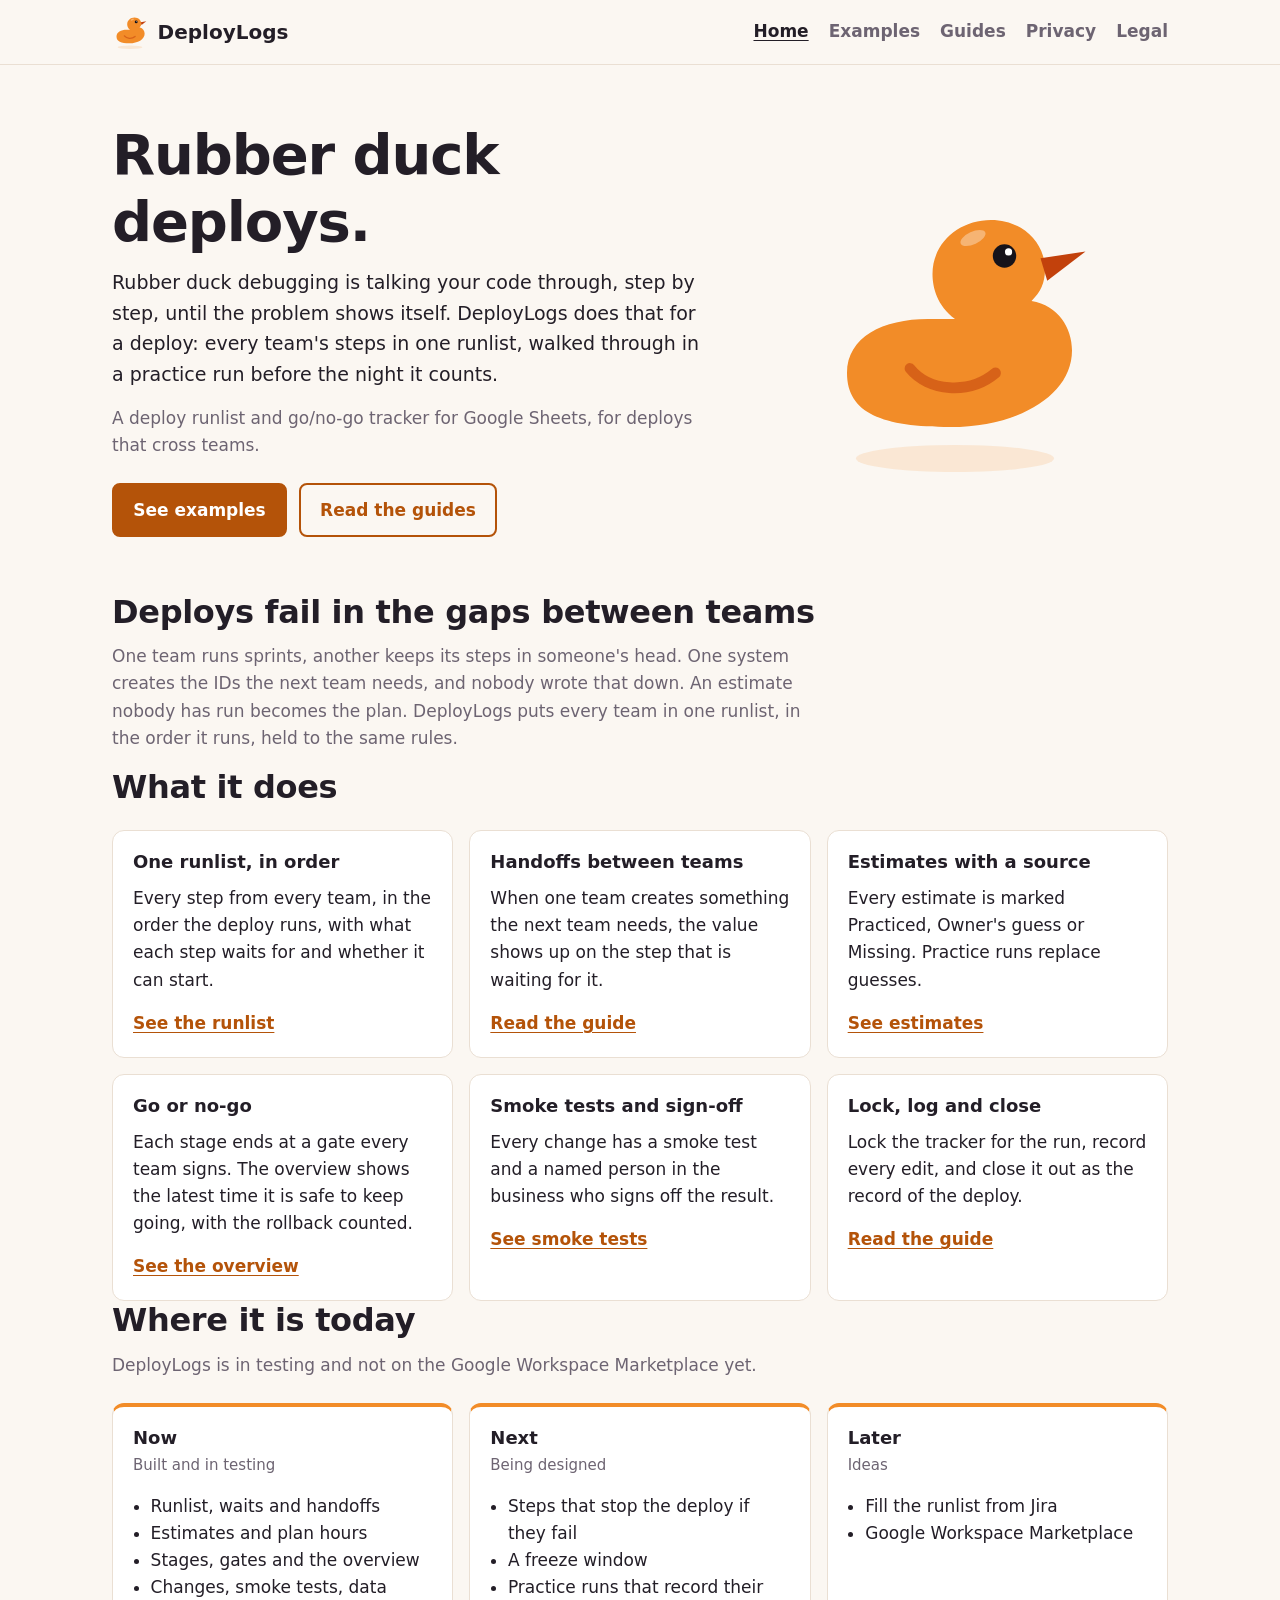
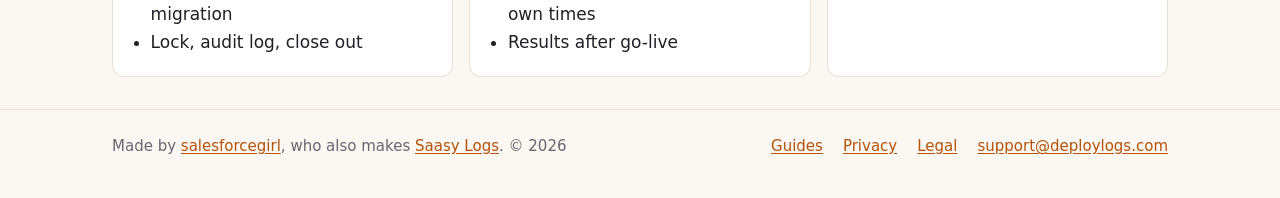
==== index.html @ cc3937e7 "#12 #13 deploylogs.com: home, examples, guides, privacy, legal Static site in the rubber duck theme:" ====
<!doctype html>
<html lang="en">
<head>
<meta charset="utf-8">
<meta name="viewport" content="width=device-width, initial-scale=1">
<title>DeployLogs</title>
<meta name="description" content="A deploy runlist and go/no-go tracker for Google Sheets, for deploys that cross teams.">
<link rel="canonical" href="https://deploylogs.com/">
<meta name="theme-color" content="#fbf7f2" media="(prefers-color-scheme: light)">
<meta name="theme-color" content="#16131a" media="(prefers-color-scheme: dark)">
<meta property="og:type" content="website">
<meta property="og:url" content="https://deploylogs.com/">
<meta property="og:site_name" content="DeployLogs">
<meta property="og:title" content="DeployLogs">
<meta property="og:description" content="A deploy runlist and go/no-go tracker for Google Sheets, for deploys that cross teams.">
<meta property="og:image" content="https://deploylogs.com/og-image.png?v=1">
<meta property="og:image:width" content="1200">
<meta property="og:image:height" content="630">
<meta property="og:image:alt" content="An orange rubber duck beside the words DeployLogs, Rubber duck deploys">
<meta name="twitter:card" content="summary_large_image">
<meta name="twitter:image" content="https://deploylogs.com/og-image.png?v=1">
<link rel="icon" type="image/svg+xml" href="/favicon.svg?v=1">
<link rel="icon" href="/favicon.ico?v=1" sizes="any">
<link rel="apple-touch-icon" href="/apple-touch-icon.png?v=1">
<link rel="stylesheet" href="/styles.css?v=1">
</head>
<body>
<a class="skip" href="#main">Skip to content</a>

<header class="site-bar">
  <div class="wrap">
    <a class="brand" href="/"><img src="/brand/logo.svg" alt="" width="36" height="36"><span>DeployLogs</span></a>
    <nav class="site-nav" aria-label="Site">
      <ul>
        <li><a href="/" aria-current="page">Home</a></li>
        <li><a href="/examples.html">Examples</a></li>
        <li><a href="/guides/">Guides</a></li>
        <li><a href="/privacy.html">Privacy</a></li>
        <li><a href="/legal.html">Legal</a></li>
      </ul>
    </nav>
  </div>
</header>

<main id="main">
  <section class="hero">
    <div class="wrap hero-grid">
      <div>
        <h1>Rubber duck deploys.</h1>
        <p class="lede">
          Rubber duck debugging is talking your code through, step by step, until
          the problem shows itself. DeployLogs does that for a deploy: every
          team's steps in one runlist, walked through in a practice run before
          the night it counts.
        </p>
        <p class="lede small">A deploy runlist and go/no-go tracker for Google Sheets, for deploys that cross teams.</p>
        <p class="actions">
          <a class="button" href="/examples.html">See examples</a>
          <a class="button ghost" href="/guides/">Read the guides</a>
        </p>
      </div>
      <img class="hero-duck" src="/brand/logo.svg" alt="" width="288" height="288">
    </div>
  </section>

  <section class="wrap" aria-labelledby="gaps">
    <h2 id="gaps">Deploys fail in the gaps between teams</h2>
    <p class="section-lede">
      One team runs sprints, another keeps its steps in someone's head. One
      system creates the IDs the next team needs, and nobody wrote that down. An
      estimate nobody has run becomes the plan. DeployLogs puts every team in
      one runlist, in the order it runs, held to the same rules.
    </p>
  </section>

  <section class="wrap" aria-labelledby="does">
    <h2 id="does">What it does</h2>
    <div class="cards">
      <article class="card">
        <h3>One runlist, in order</h3>
        <p>Every step from every team, in the order the deploy runs, with what each step waits for and whether it can start.</p>
        <p class="more"><a href="/examples.html#runlist">See the runlist</a></p>
      </article>
      <article class="card">
        <h3>Handoffs between teams</h3>
        <p>When one team creates something the next team needs, the value shows up on the step that is waiting for it.</p>
        <p class="more"><a href="/guides/order-and-handoffs.html">Read the guide</a></p>
      </article>
      <article class="card">
        <h3>Estimates with a source</h3>
        <p>Every estimate is marked Practiced, Owner's guess or Missing. Practice runs replace guesses.</p>
        <p class="more"><a href="/examples.html#estimates">See estimates</a></p>
      </article>
      <article class="card">
        <h3>Go or no-go</h3>
        <p>Each stage ends at a gate every team signs. The overview shows the latest time it is safe to keep going, with the rollback counted.</p>
        <p class="more"><a href="/examples.html#overview">See the overview</a></p>
      </article>
      <article class="card">
        <h3>Smoke tests and sign-off</h3>
        <p>Every change has a smoke test and a named person in the business who signs off the result.</p>
        <p class="more"><a href="/examples.html#smoke-tests">See smoke tests</a></p>
      </article>
      <article class="card">
        <h3>Lock, log and close</h3>
        <p>Lock the tracker for the run, record every edit, and close it out as the record of the deploy.</p>
        <p class="more"><a href="/guides/after-the-deploy.html">Read the guide</a></p>
      </article>
    </div>
  </section>

  <section class="wrap" aria-labelledby="status">
    <h2 id="status">Where it is today</h2>
    <p class="section-lede">DeployLogs is in testing and not on the Google Workspace Marketplace yet.</p>
    <div class="stages">
      <div class="stage">
        <h3>Now</h3>
        <p class="stage-sub">Built and in testing</p>
        <ul>
          <li>Runlist, waits and handoffs</li>
          <li>Estimates and plan hours</li>
          <li>Stages, gates and the overview</li>
          <li>Changes, smoke tests, data migration</li>
          <li>Lock, audit log, close out</li>
        </ul>
      </div>
      <div class="stage">
        <h3>Next</h3>
        <p class="stage-sub">Being designed</p>
        <ul>
          <li>Steps that stop the deploy if they fail</li>
          <li>A freeze window</li>
          <li>Practice runs that record their own times</li>
          <li>Results after go-live</li>
        </ul>
      </div>
      <div class="stage">
        <h3>Later</h3>
        <p class="stage-sub">Ideas</p>
        <ul>
          <li>Fill the runlist from Jira</li>
          <li>Google Workspace Marketplace</li>
        </ul>
      </div>
    </div>
  </section>

</main>

<footer>
  <div class="wrap footer-grid">
    <p>Made by <a href="https://salesforcegirl.org">salesforcegirl</a>, who also makes <a href="https://saasylogs.com">Saasy Logs</a>. © 2026</p>
    <ul>
      <li><a href="/guides/">Guides</a></li>
      <li><a href="/privacy.html">Privacy</a></li>
      <li><a href="/legal.html">Legal</a></li>
      <li><a href="mailto:support@deploylogs.com">support@deploylogs.com</a></li>
    </ul>
  </div>
</footer>
</body>
</html>
---- styles.css ----
/* ==========================================================================
   DeployLogs — deploylogs.com
   ==========================================================================
   One stylesheet for every page. No build step, no framework, nothing inline
   in the HTML (decided 18 Oct: styles live here, not in the pages).

   THE DUCK THEME, shared with salesforcegirl.org. The duck itself is always
   the bright orange #f28c28: it is decoration, so it does not have to pass
   text contrast. Text and buttons use the deeper oranges, which do.

   Contrast, measured 18 Oct (WCAG 2.2 AA needs 4.5:1 for text):
     Light  ink #231e27 on page #fbf7f2 ............ 15.3:1
            muted #6d6472 on page .................. 5.3:1  (4.87 on #f4ede5)
            accent #b45309 on page ................. 4.71:1 (#d9650b failed at 3.4)
            white on accent #b45309 ................ 5.02:1
            hover #9a3412 on page .................. 6.85:1
     Dark   text #efe9e4 on page #16131a ........... 15.27:1
            muted #a39aa8 on page .................. 6.78:1
            accent #f28c28 on page ................. 7.49:1
            ink #1a1208 on accent #f28c28 .......... 7.55:1
            hover #f6a85c on page .................. 9.35:1  (#c2410c, the
              light theme's hover, measured 3.55:1 here and failed)
     Chips  good 8.53:1, warn 7.92:1, bad 6.82:1, and every chip carries a
            word, so colour is never the only signal.

   Light is the default; dark follows the reader's system setting.
   ========================================================================== */

:root {
  color-scheme: light dark;

  --bg: #fbf7f2;
  --surface: #ffffff;
  --surface-2: #f4ede5;
  --border: #eadfd3;
  --text: #231e27;
  --muted: #6d6472;
  --accent: #b45309;
  --accent-deep: #9a3412;
  --on-accent: #ffffff;
  --duck: #f28c28;
  --eye: #231e27;
  --focus: #231e27;

  --good-bg: #d9ead3; --good-fg: #1e4620;
  --warn-bg: #fce8b2; --warn-fg: #5c4000;
  --bad-bg:  #f4c7c3; --bad-fg:  #7a1e14;

  --radius: 0.75rem;
  --wrap: 68rem;
}

@media (prefers-color-scheme: dark) {
  :root {
    --bg: #16131a;
    --surface: #1f1b24;
    --surface-2: #26212d;
    --border: #332d3b;
    --text: #efe9e4;
    --muted: #a39aa8;
    --accent: #f28c28;
    --accent-deep: #f6a85c;
    --on-accent: #1a1208;
    --eye: #16131a;
    --focus: #efe9e4;
  }
}

/* ---------------------------------------------------------------- base --- */

*, *::before, *::after { box-sizing: border-box; }

html { -webkit-text-size-adjust: 100%; }

body {
  margin: 0;
  background: var(--bg);
  color: var(--text);
  font-family: system-ui, -apple-system, "Segoe UI", Roboto, Helvetica, Arial, sans-serif;
  font-size: 1.0625rem;
  line-height: 1.6;
}

a { color: var(--accent); text-underline-offset: 0.15em; }
a:hover { color: var(--accent-deep); }

:focus-visible {
  outline: 3px solid var(--focus);
  outline-offset: 3px;
  border-radius: 0.25rem;
}

h1, h2, h3 { line-height: 1.2; margin: 0 0 0.75rem; }
h1 { font-size: clamp(2.25rem, 6vw, 3.5rem); letter-spacing: -0.02em; }
h2 { font-size: clamp(1.5rem, 3.5vw, 2rem); letter-spacing: -0.01em; }
h3 { font-size: 1.125rem; }

p { margin: 0 0 1rem; }

.wrap {
  width: 100%;
  max-width: var(--wrap);
  margin: 0 auto;
  padding: 0 1rem;
}

.skip {
  position: absolute;
  left: 1rem;
  top: -10rem;
  background: var(--surface);
  color: var(--text);
  padding: 0.5rem 1rem;
  border-radius: 0.5rem;
  z-index: 10;
}
.skip:focus { top: 1rem; }

.sr-only {
  position: absolute; width: 1px; height: 1px; padding: 0; margin: -1px;
  overflow: hidden; clip: rect(0 0 0 0); white-space: nowrap; border: 0;
}

/* ------------------------------------------------------------- site bar --- */

.site-bar { border-bottom: 1px solid var(--border); }

.site-bar .wrap {
  display: flex;
  flex-wrap: wrap;
  align-items: center;
  justify-content: space-between;
  gap: 0.5rem 1.5rem;
  min-height: 4rem;
}

.brand {
  display: inline-flex;
  align-items: center;
  gap: 0.6rem;
  font-weight: 700;
  font-size: 1.25rem;
  color: var(--text);
  text-decoration: none;
}
.brand img { width: 2.25rem; height: auto; }
.brand:hover { color: var(--text); }

.site-nav ul {
  display: flex;
  flex-wrap: wrap;
  gap: 0.25rem 1.25rem;
  list-style: none;
  margin: 0;
  padding: 0;
}
.site-nav a { color: var(--muted); text-decoration: none; font-weight: 600; }
.site-nav a:hover, .site-nav a[aria-current="page"] { color: var(--text); text-decoration: underline; }

/* ----------------------------------------------------------------- hero --- */

.hero { padding: 3.5rem 0 2.5rem; }

.hero-grid {
  display: grid;
  grid-template-columns: 1fr;
  gap: 2rem;
  align-items: center;
}
@media (min-width: 52rem) {
  .hero-grid { grid-template-columns: 1.4fr 1fr; }
}

.hero-duck { width: min(18rem, 70vw); height: auto; justify-self: center; }

.eyebrow {
  color: var(--accent);
  font-weight: 700;
  letter-spacing: 0.04em;
  text-transform: uppercase;
  font-size: 0.875rem;
  margin-bottom: 0.5rem;
}

.lede { font-size: 1.1875rem; color: var(--text); max-width: 40rem; }
.lede.small { font-size: 1.0625rem; color: var(--muted); }

.actions { display: flex; flex-wrap: wrap; gap: 0.75rem; margin-top: 1.5rem; }

.button {
  display: inline-block;
  padding: 0.7rem 1.2rem;
  border-radius: 0.5rem;
  border: 2px solid var(--accent);
  background: var(--accent);
  color: var(--on-accent);
  font-weight: 700;
  text-decoration: none;
}
.button:hover { background: var(--accent-deep); border-color: var(--accent-deep); color: var(--on-accent); }
.button.ghost { background: transparent; color: var(--accent); }
.button.ghost:hover { background: var(--surface-2); color: var(--accent-deep); }

/* ------------------------------------------------------------- sections --- */

main section { padding: 2.5rem 1rem; }
main section.wrap { padding-left: 1rem; padding-right: 1rem; }

.section-lede { color: var(--muted); max-width: 44rem; }

.note { color: var(--muted); font-size: 0.9375rem; margin-top: 1rem; }

.cards {
  display: grid;
  grid-template-columns: repeat(auto-fit, minmax(min(100%, 17rem), 1fr));
  gap: 1rem;
  margin-top: 1.5rem;
}

.card {
  background: var(--surface);
  border: 1px solid var(--border);
  border-radius: var(--radius);
  padding: 1.25rem;
}
.card p:last-child { margin-bottom: 0; }

.card .more { font-weight: 600; }

/* A word in a coloured pill: the word carries the meaning, the colour helps. */
.chips { display: flex; flex-wrap: wrap; gap: 0.4rem; margin: 0.75rem 0 0; }
.chip {
  display: inline-block;
  padding: 0.1rem 0.6rem;
  border-radius: 999px;
  font-size: 0.875rem;
  font-weight: 600;
  white-space: nowrap;
}
.chip.good { background: var(--good-bg); color: var(--good-fg); }
.chip.warn { background: var(--warn-bg); color: var(--warn-fg); }
.chip.bad  { background: var(--bad-bg);  color: var(--bad-fg); }

.rules { padding-left: 1.25rem; max-width: 46rem; }
.rules li { margin-bottom: 0.75rem; }

.stages {
  display: grid;
  grid-template-columns: repeat(auto-fit, minmax(min(100%, 15rem), 1fr));
  gap: 1rem;
  margin-top: 1.5rem;
}
.stage {
  background: var(--surface);
  border: 1px solid var(--border);
  border-top: 4px solid var(--duck);
  border-radius: var(--radius);
  padding: 1.25rem;
}
.stage h3 { margin-bottom: 0.25rem; }
.stage-sub { color: var(--muted); font-size: 0.9375rem; }
.stage ul { padding-left: 1.1rem; margin: 0; }

/* ------------------------------------------------- sheet-style examples --- */

/* Example tables scroll sideways inside their own box, never the page. */
.sheet {
  overflow-x: auto;
  background: var(--surface);
  border: 1px solid var(--border);
  border-radius: var(--radius);
  margin-top: 1rem;
}

.sheet table {
  border-collapse: collapse;
  width: 100%;
  min-width: 36rem;
  font-size: 0.9375rem;
}
.sheet th, .sheet td {
  text-align: left;
  vertical-align: top;
  padding: 0.55rem 0.8rem;
  border-bottom: 1px solid var(--border);
}
.sheet thead th { background: var(--surface-2); font-size: 0.875rem; }
.sheet thead th.worked-out { background: var(--warn-bg); color: var(--warn-fg); }
.sheet tbody th { font-weight: 600; white-space: nowrap; }
.sheet .section-row th { background: var(--surface-2); color: var(--muted); font-size: 0.8125rem; text-transform: uppercase; letter-spacing: 0.04em; }
.sheet .num { text-align: right; font-variant-numeric: tabular-nums; }
.sheet tr:last-child th, .sheet tr:last-child td { border-bottom: 0; }

.legend { color: var(--muted); font-size: 0.875rem; margin-top: 0.5rem; }

/* A mock of the build dialog. */
.dialog {
  max-width: 28rem;
  background: var(--surface);
  border: 1px solid var(--border);
  border-radius: var(--radius);
  padding: 1.25rem;
  margin-top: 1rem;
}
.dialog h3 { margin-bottom: 0.75rem; }
.dialog progress { width: 100%; height: 0.75rem; accent-color: var(--accent); }
.dialog .tick { color: var(--muted); font-variant-numeric: tabular-nums; }

/* ------------------------------------------------------------ examples --- */

.toc { padding-left: 1.25rem; columns: 2 14rem; }
.example + .example { border-top: 1px solid var(--border); }

/* ---------------------------------------------------------------- legal --- */

.legal { max-width: 46rem; padding-top: 2.5rem; padding-bottom: 2.5rem; }
.legal h2 { margin-top: 2rem; font-size: 1.375rem; }
.legal .updated { color: var(--muted); }

/* --------------------------------------------------------------- footer --- */

footer {
  border-top: 1px solid var(--border);
  margin-top: 2rem;
  padding: 1.5rem 0 2.5rem;
  color: var(--muted);
  font-size: 0.9375rem;
}
.footer-grid {
  display: flex;
  flex-wrap: wrap;
  justify-content: space-between;
  gap: 0.5rem 1.5rem;
}
footer ul { display: flex; flex-wrap: wrap; gap: 0.25rem 1.25rem; list-style: none; margin: 0; padding: 0; }
footer p { margin: 0; }

/* --------------------------------------------------------------- guides --- */

.crumb { margin-bottom: 0.25rem; font-weight: 600; }
.guide h2 { font-size: 1.25rem; }
.guide ol, .guide ul { padding-left: 1.4rem; }
.guide li { margin-bottom: 0.5rem; }
.guide .chip { white-space: normal; }
code {
  font-family: ui-monospace, SFMono-Regular, Menlo, Consolas, monospace;
  font-size: 0.9375em;
  background: var(--surface-2);
  padding: 0.05rem 0.35rem;
  border-radius: 0.25rem;
  white-space: nowrap;
}
.guide-nav { display: flex; flex-wrap: wrap; justify-content: space-between; gap: 0.5rem 1.5rem; margin-top: 2.5rem; padding-top: 1rem; border-top: 1px solid var(--border); font-weight: 600; }
.guide-nav p { margin: 0; }
.guide-list { padding-left: 1.4rem; }
.guide-list li { margin-bottom: 1rem; font-size: 1.125rem; font-weight: 600; }
.guide-summary { font-size: 1rem; font-weight: 400; color: var(--muted); }
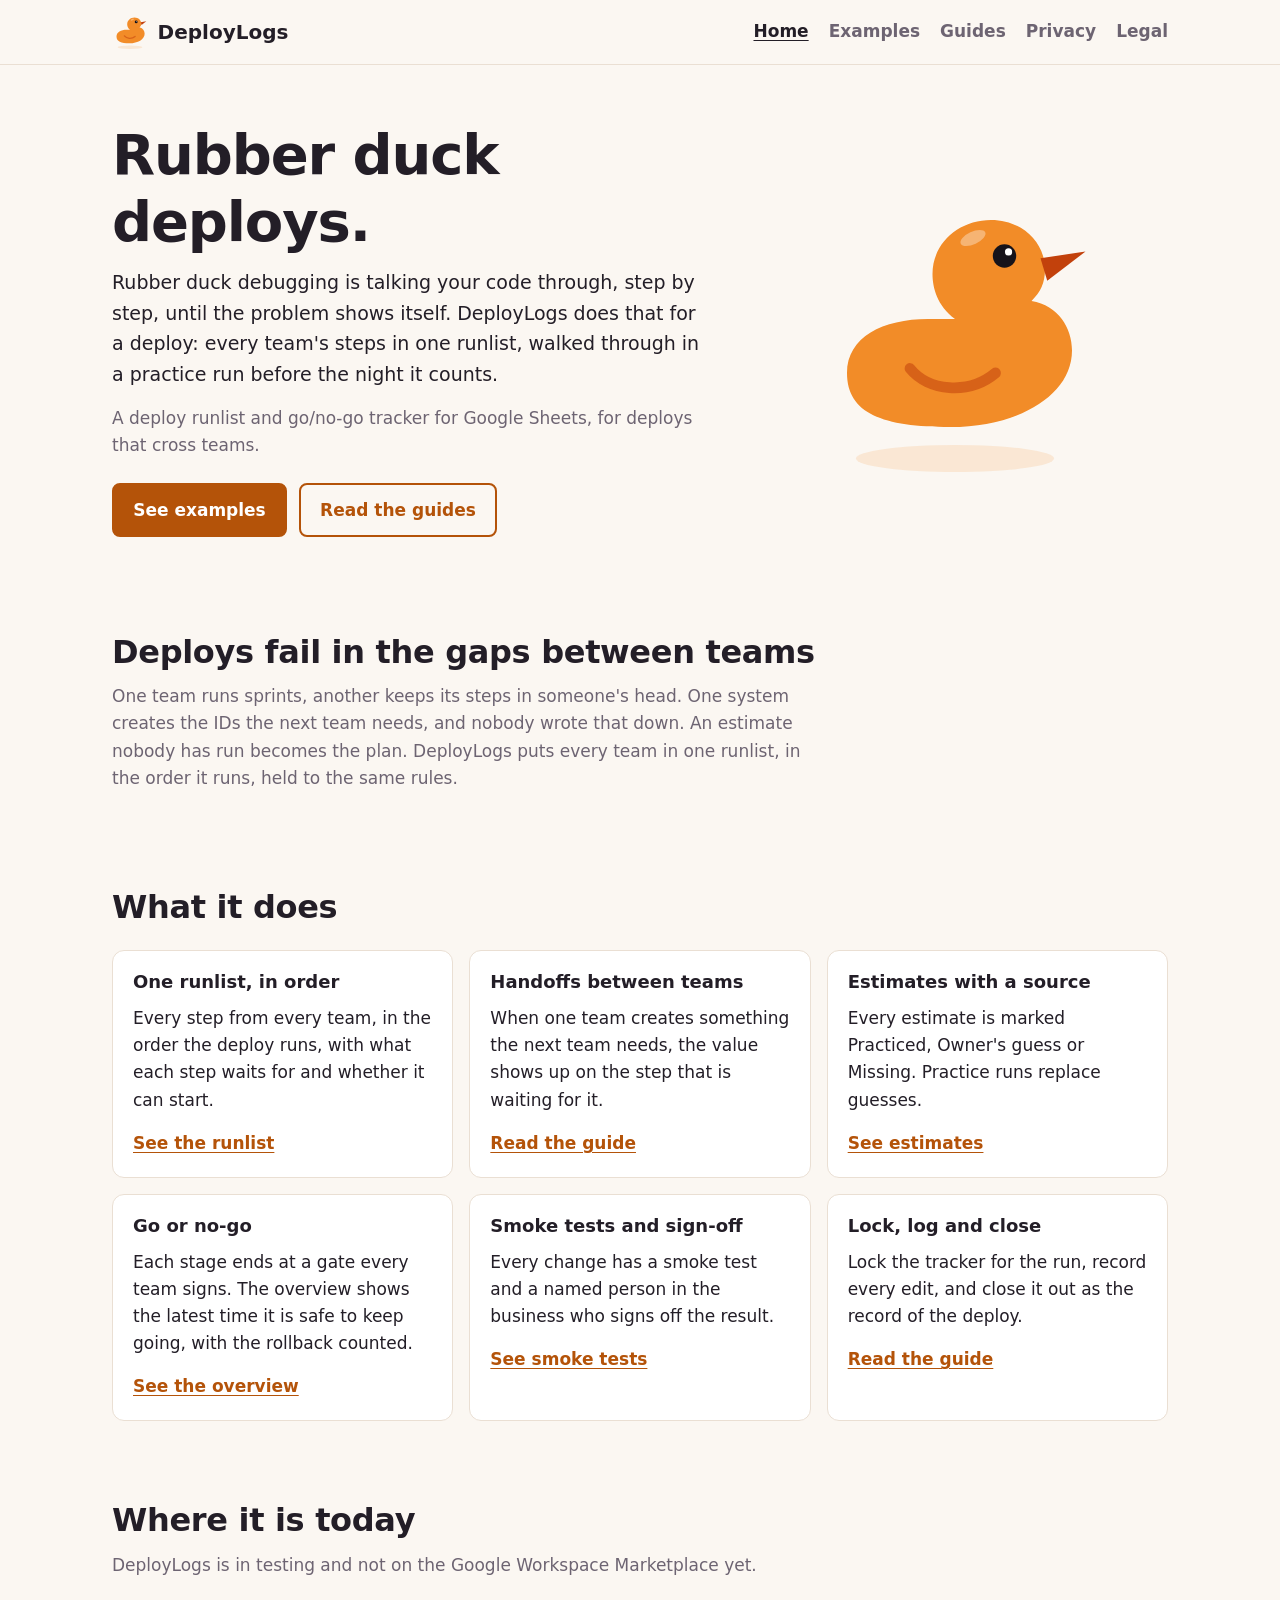
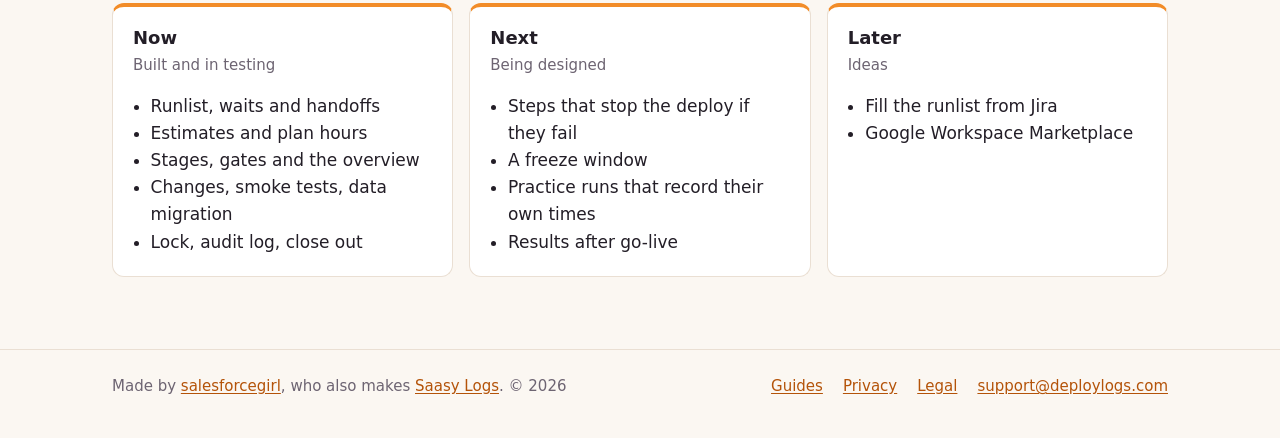
==== commit 2bf93690: "#12 Examples drawn like the sheet; section spacing - Example tables now match the sheet DeployLogs b" ====
--- a/index.html
+++ b/index.html
@@ -22,7 +22,7 @@
 <link rel="icon" type="image/svg+xml" href="/favicon.svg?v=1">
 <link rel="icon" href="/favicon.ico?v=1" sizes="any">
 <link rel="apple-touch-icon" href="/apple-touch-icon.png?v=1">
-<link rel="stylesheet" href="/styles.css?v=1">
+<link rel="stylesheet" href="/styles.css?v=6">
 </head>
 <body>
 <a class="skip" href="#main">Skip to content</a>
--- a/styles.css
+++ b/styles.css
@@ -203,8 +203,10 @@
 
 /* ------------------------------------------------------------- sections --- */
 
-main section { padding: 2.5rem 1rem; }
-main section.wrap { padding-left: 1rem; padding-right: 1rem; }
+/* Space above and below every section. This has to name .wrap: the first
+   version said "main section", and .wrap's own "padding: 0 1rem" outranked
+   it, so every section had no space above its heading (spotted 18 Oct). */
+main section.wrap { padding-top: 2.5rem; padding-bottom: 2.5rem; }
 
 .section-lede { color: var(--muted); max-width: 44rem; }
 
@@ -266,45 +268,79 @@
 /* Example tables scroll sideways inside their own box, never the page. */
 .sheet {
   overflow-x: auto;
-  background: var(--surface);
   border: 1px solid var(--border);
-  border-radius: var(--radius);
-  margin-top: 1rem;
-}
-
-.sheet table {
+  border-radius: 0.5rem;
+  background: #ffffff;
+}
+
+.sheet-figure { margin: 1rem 0 0; }
+.sheet-figure figcaption { color: var(--muted); font-size: 0.875rem; margin-bottom: 0.35rem; }
+
+/* .gs: drawn to look like the sheet DeployLogs builds, not like the site.
+   Decided 18 Oct: Saasy Logs' site once looked better than its sheet and
+   had to be trued up, because that reads as false advertising. So: Arial,
+   gridlines, Sheets' grey column letters and row numbers, and the exact
+   colours Main.gs uses (DT_HEADER_INPUT, DT_HEADER_COMPUTED, DT_TONES).
+   It stays light in dark mode, because the spreadsheet does. If Main.gs
+   changes a colour, change it here too. */
+.gs {
   border-collapse: collapse;
   width: 100%;
-  min-width: 36rem;
-  font-size: 0.9375rem;
-}
-.sheet th, .sheet td {
+  font-family: Arial, Helvetica, sans-serif;
+  font-size: 0.8125rem;
+  line-height: 1.35;
+  color: #000000;
+  background: #ffffff;
+}
+.gs.wide { min-width: 54rem; }
+.gs th, .gs td {
+  border: 1px solid #e2e3e3;
+  padding: 0.25rem 0.4rem;
   text-align: left;
   vertical-align: top;
-  padding: 0.55rem 0.8rem;
-  border-bottom: 1px solid var(--border);
-}
-.sheet thead th { background: var(--surface-2); font-size: 0.875rem; }
-.sheet thead th.worked-out { background: var(--warn-bg); color: var(--warn-fg); }
-.sheet tbody th { font-weight: 600; white-space: nowrap; }
-.sheet .section-row th { background: var(--surface-2); color: var(--muted); font-size: 0.8125rem; text-transform: uppercase; letter-spacing: 0.04em; }
-.sheet .num { text-align: right; font-variant-numeric: tabular-nums; }
-.sheet tr:last-child th, .sheet tr:last-child td { border-bottom: 0; }
+}
+.gs .corner, .gs .col, .gs .rownum {
+  background: #f8f9fa;
+  color: #5f6368;
+  font-weight: 400;
+  font-size: 0.75rem;
+  text-align: center;
+}
+.gs .rownum { width: 2.25rem; }
+.gs .hd { font-weight: 700; }
+.gs .hd.in   { background: #EADFD3; }
+.gs .hd.calc { background: #F9D3AE; }
+.gs .num { text-align: right; }
+/* IDs fit their 60px column in the sheet; here the table would squeeze them. */
+.gs tbody td:first-of-type { white-space: nowrap; }
+.gs td.good { background: #D9EAD3; color: #1E4620; }
+.gs td.warn { background: #FCE8B2; color: #5C4000; }
+.gs td.bad  { background: #F4C7C3; color: #7A1E14; }
+.gs td.section { background: #EADFD3; font-weight: 700; }
+.gs .title { font-size: 1.125rem; font-weight: 700; }
+.gs .bold { font-weight: 700; }
+.gs .origin { color: #444746; }
+.gs.overview td:nth-child(2) { min-width: 9rem; }
 
 .legend { color: var(--muted); font-size: 0.875rem; margin-top: 0.5rem; }
 
-/* A mock of the build dialog. */
-.dialog {
+/* The build dialog as Main.gs draws it: Arial, the dialog's own colours. */
+.gs-dialog {
   max-width: 28rem;
-  background: var(--surface);
+  margin-top: 1rem;
+  padding: 1.25rem;
+  background: #ffffff;
+  color: #231e27;
   border: 1px solid var(--border);
-  border-radius: var(--radius);
-  padding: 1.25rem;
-  margin-top: 1rem;
-}
-.dialog h3 { margin-bottom: 0.75rem; }
-.dialog progress { width: 100%; height: 0.75rem; accent-color: var(--accent); }
-.dialog .tick { color: var(--muted); font-variant-numeric: tabular-nums; }
+  border-radius: 0.5rem;
+  font-family: Arial, Helvetica, sans-serif;
+  font-size: 1rem;
+  line-height: 1.45;
+}
+.gs-dialog p { margin: 0 0 0.75rem; }
+.gs-dialog p:last-child { margin-bottom: 0; }
+.gs-dialog-title { font-family: system-ui, sans-serif; font-size: 1.375rem; }
+.gs-dialog progress { width: 100%; height: 1rem; accent-color: #b45309; margin-bottom: 0.5rem; }
 
 /* ------------------------------------------------------------ examples --- */
 
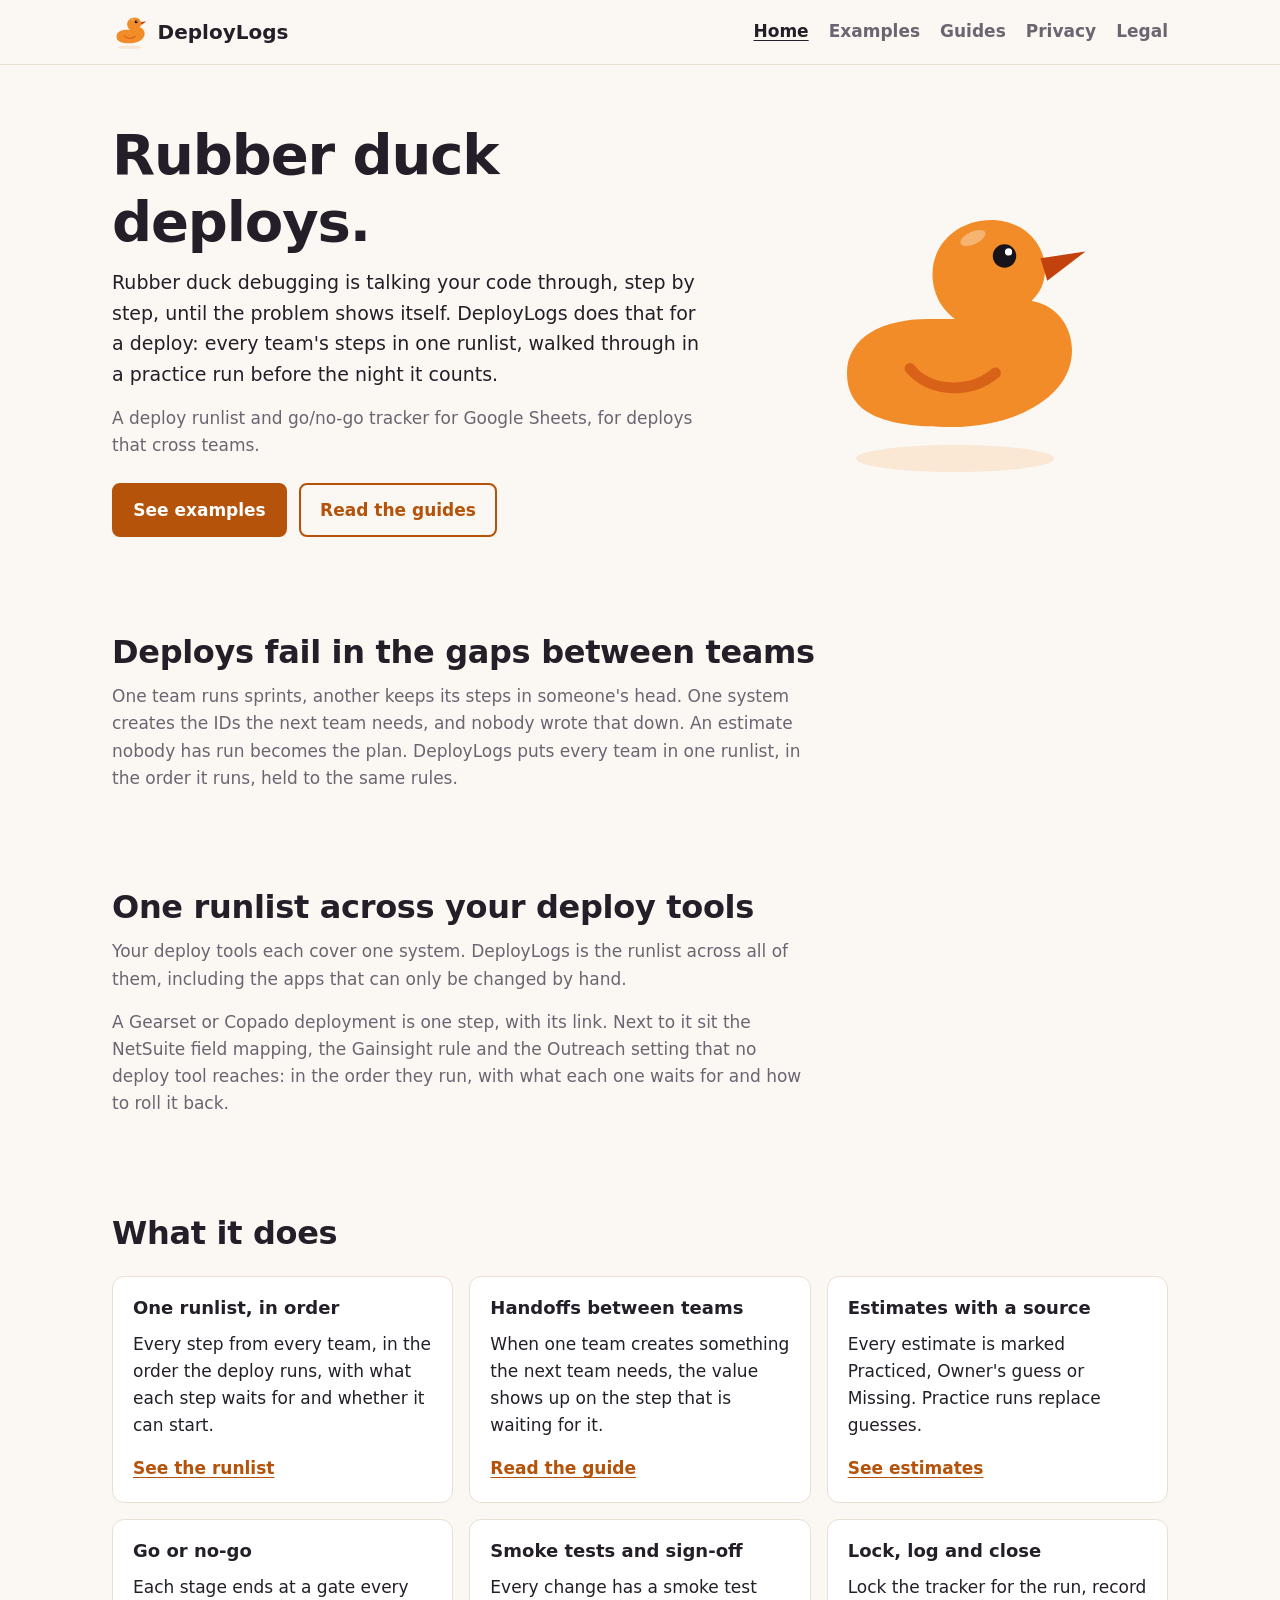
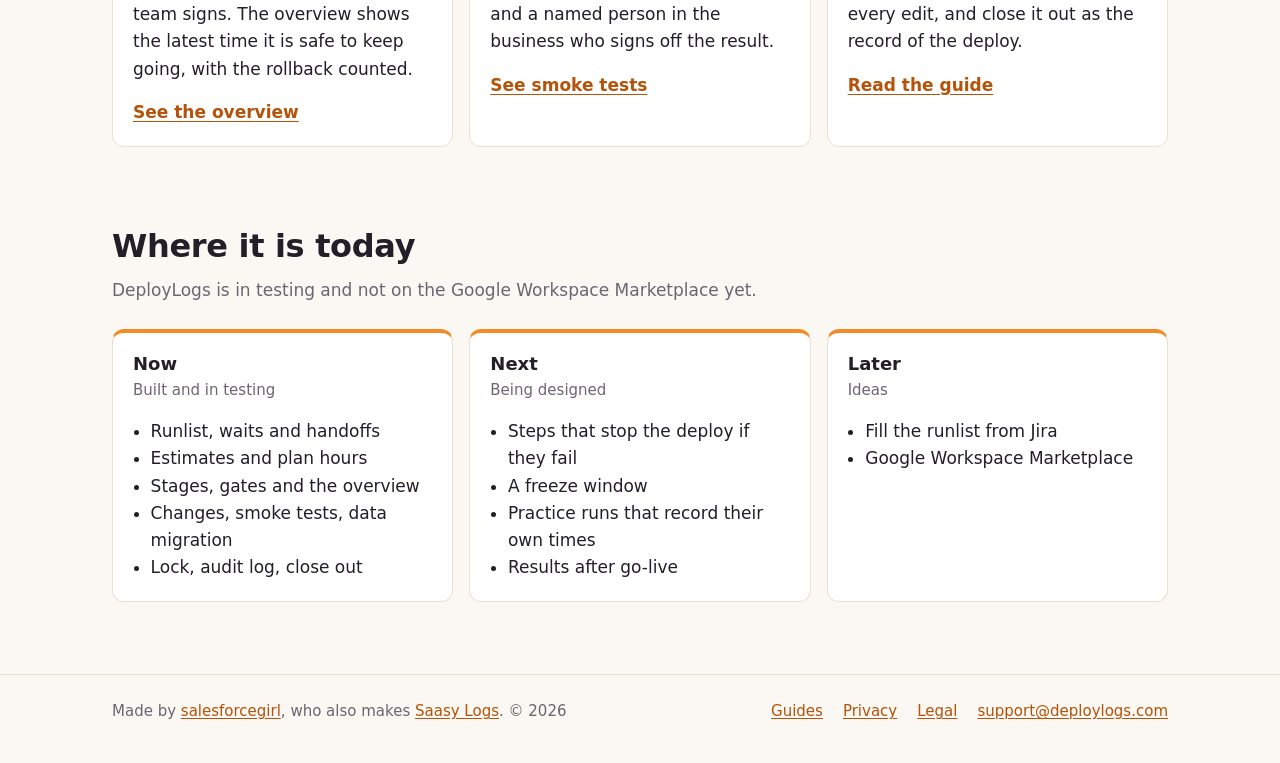
==== commit d81d69ef: "#12 Home: one runlist across your deploy tools New section after "Deploys fail in the gaps between t" ====
--- a/index.html
+++ b/index.html
@@ -70,6 +70,20 @@
       system creates the IDs the next team needs, and nobody wrote that down. An
       estimate nobody has run becomes the plan. DeployLogs puts every team in
       one runlist, in the order it runs, held to the same rules.
+    </p>
+  </section>
+
+  <section class="wrap" aria-labelledby="across">
+    <h2 id="across">One runlist across your deploy tools</h2>
+    <p class="section-lede">
+      Your deploy tools each cover one system. DeployLogs is the runlist across
+      all of them, including the apps that can only be changed by hand.
+    </p>
+    <p class="section-lede">
+      A Gearset or Copado deployment is one step, with its link. Next to it sit
+      the NetSuite field mapping, the Gainsight rule and the Outreach setting
+      that no deploy tool reaches: in the order they run, with what each one
+      waits for and how to roll it back.
     </p>
   </section>
 
